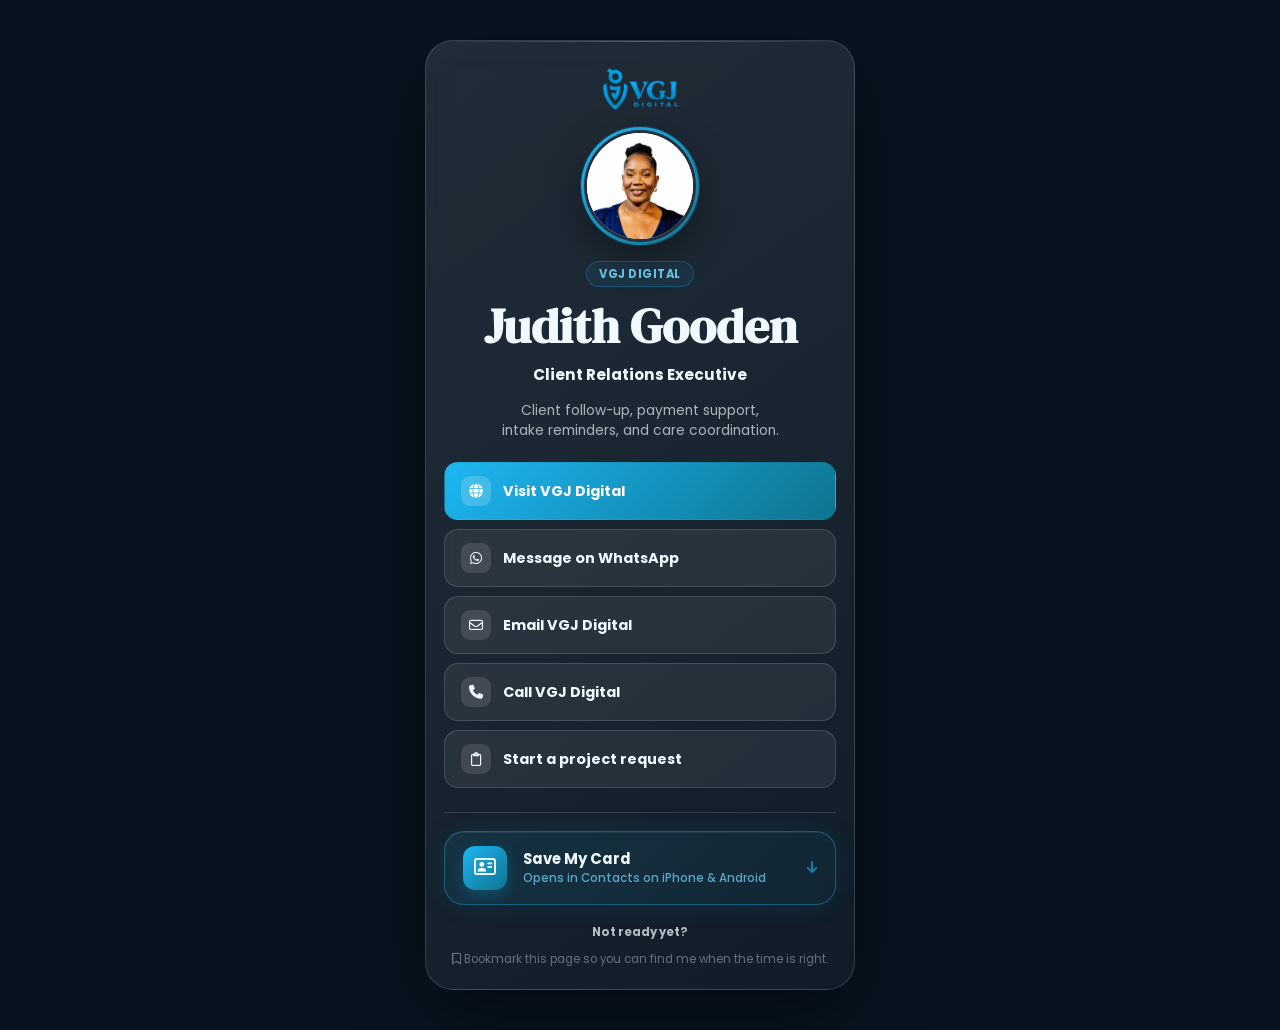
==== judith/index.html @ 42cc82c2 "Initial commit: VGJ Digital Card site Co-Authored-By: Claude Sonnet 4.6 <noreply@anthropic.com>" ====
<!doctype html>
<html lang="en-JM">
<head>
  <meta charset="utf-8">
  <meta name="viewport" content="width=device-width, initial-scale=1">
  <title>Judith Gooden | VGJ Digital Business Card</title>
  <meta name="description" content="Judith Gooden, Client Relations Executive at VGJ Digital.">
  <meta name="robots" content="noindex, follow">
  <link rel="icon" href="../assets/brand/favicon.svg" type="image/svg+xml">
  <meta property="og:title" content="Judith Gooden | VGJ Digital">
  <meta property="og:description" content="Client Relations Executive at VGJ Digital.">
  <meta property="og:type" content="profile">
  <meta property="og:image" content="https://card.vgjdigital.com/assets/team/judith-gooden.png">
  <meta name="theme-color" content="#071420">
  <link rel="preconnect" href="https://fonts.googleapis.com">
  <link rel="preconnect" href="https://fonts.gstatic.com" crossorigin>
  <link href="https://fonts.googleapis.com/css2?family=DM+Serif+Display&family=Poppins:wght@400;500;600;700;800&display=swap" rel="stylesheet" referrerpolicy="no-referrer">
  <link rel="stylesheet" href="https://cdnjs.cloudflare.com/ajax/libs/font-awesome/6.5.2/css/all.min.css" crossorigin="anonymous" referrerpolicy="no-referrer">
  <link rel="stylesheet" href="../assets/css/card.css">
  <script src="../assets/js/card.js" defer></script>
</head>
<body>
  <main class="shell" aria-label="Digital business card for Judith Gooden">
    <section class="card">
      <div class="hero">
        <div class="brand-row">
          <img class="logo" src="../assets/brand/vgj-logo-h.png" alt="VGJ Digital logo">
        </div>

        <div class="portrait-wrap">
          <img class="portrait" src="../assets/team/judith-gooden.png" alt="Judith Gooden">
        </div>

        <div class="eyebrow">VGJ Digital</div>
        <h1>Judith Gooden</h1>
        <p class="title">Client Relations Executive</p>
        <p class="bio">Client follow-up, payment support, intake reminders, and care coordination.</p>
      </div>

      <div class="actions">
        <a class="button primary" href="https://vgjdigital.com/?utm_source=digital-card&amp;utm_medium=referral&amp;utm_campaign=judith-card" aria-label="Visit VGJ Digital">
          <span class="icon"><i class="fa-solid fa-globe"></i></span>
          Visit VGJ Digital
        </a>

        <a class="button" href="https://wa.me/18769009999?text=Hi%20Judith%2C%20I%20got%20your%20VGJ%20Digital%20card%20and%20wanted%20to%20connect." aria-label="Message Judith through VGJ Digital on WhatsApp">
          <span class="icon"><i class="fa-brands fa-whatsapp"></i></span>
          Message on WhatsApp
        </a>

        <a class="button" href="mailto:hello@vgjdigital.com?subject=Following%20up%20with%20Judith%20from%20your%20VGJ%20Digital%20card" aria-label="Email VGJ Digital for Judith">
          <span class="icon"><i class="fa-regular fa-envelope"></i></span>
          Email VGJ Digital
        </a>

        <a class="button" href="tel:+18769009999" aria-label="Call VGJ Digital">
          <span class="icon"><i class="fa-solid fa-phone"></i></span>
          Call VGJ Digital
        </a>

        <a class="button" href="https://vgjdigital.com/start/?utm_source=digital-card&amp;utm_medium=referral&amp;utm_campaign=judith-card" aria-label="Start a VGJ Digital project request">
          <span class="icon"><i class="fa-regular fa-clipboard"></i></span>
          Start a project request
        </a>
      </div>

      <div class="divider"></div>

      <div class="save-wrap">
        <a class="save-card" id="saveCardLink" href="judith-gooden.vcf" download aria-label="Save Judith Gooden to your phone contacts">
          <div class="save-card__icon">
            <i class="fa-regular fa-address-card"></i>
          </div>
          <div class="save-card__body">
            <strong class="save-card__title">Save My Card</strong>
            <span class="save-card__sub">Opens in Contacts on iPhone &amp; Android</span>
          </div>
          <i class="fa-solid fa-arrow-down save-card__arrow"></i>
        </a>
      </div>

      <p class="footer-note">
        <strong>Not ready yet?</strong><br>
        <i class="fa-regular fa-bookmark"></i> Bookmark this page so you can find me when the time is right.
      </p>
    </section>
  </main>

  <div class="dl-modal" id="dlModal" role="dialog" aria-modal="true" aria-labelledby="dlModalTitle" hidden>
    <div class="dl-modal__backdrop" id="dlBackdrop"></div>
    <div class="dl-modal__sheet">
      <button class="dl-modal__close" id="dlClose" aria-label="Close"><i class="fa-solid fa-xmark"></i></button>
      <div class="dl-modal__icon"><i class="fa-regular fa-address-card"></i></div>
      <h2 class="dl-modal__title" id="dlModalTitle">One small step</h2>
      <p class="dl-modal__body">
        Open the downloaded file to save this contact. It is a standard <strong>.vcf file</strong>.
        On mobile, it may have opened automatically already.
      </p>
      <button class="dl-modal__btn" id="dlDone">Got it</button>
    </div>
  </div>
</body>
</html>
---- assets/css/card.css ----
:root {
  --text: #f0f9ff;
  --muted: rgba(240, 249, 255, 0.68);
  --line: rgba(240, 249, 255, 0.15);
  --accent: #1db6f2;
  --accent-2: #67c0e0;
  --radius-lg: 20px;
  --radius-md: 14px;
  font-family: "Poppins", ui-sans-serif, system-ui, -apple-system, sans-serif;
}

*, *::before, *::after { box-sizing: border-box; margin: 0; padding: 0; }

html {
  min-height: 100%;
  background: #071420;
}

body {
  min-height: 100vh;
  min-height: 100svh;
  min-height: 100dvh;
  color: var(--text);
  display: flex;
  justify-content: center;
  overflow-x: hidden;
  overflow-y: auto;
  background: #071420;
}

a { color: inherit; text-decoration: none; }

.shell {
  width: min(100%, 430px);
  min-height: 100vh;
  min-height: 100svh;
  min-height: 100dvh;
  height: auto;
  display: flex;
  flex-direction: column;
}

.card {
  flex: 1 0 auto;
  min-height: 100vh;
  min-height: 100svh;
  min-height: 100dvh;
  display: flex;
  flex-direction: column;
  overflow: visible;
  position: relative;
  background:
    radial-gradient(circle at 28% 16%, rgba(29, 182, 242, 0.18), transparent 48%),
    radial-gradient(circle at 80% 88%, rgba(14, 116, 144, 0.14), transparent 40%),
    #071420;
  border-inline: 1px solid var(--line);
}

.card::before {
  content: "";
  position: absolute;
  top: 0;
  left: 0;
  right: 0;
  height: 1px;
  background: linear-gradient(90deg, transparent, rgba(29, 182, 242, 0.5), transparent);
  pointer-events: none;
  z-index: 1;
}

.hero {
  flex: 1 0 auto;
  min-height: auto;
  overflow: visible;
  display: flex;
  flex-direction: column;
  align-items: center;
  justify-content: center;
  text-align: center;
  padding: clamp(12px, 1.8vh, 28px) 22px clamp(8px, 1vh, 18px);
  padding: calc(clamp(12px, 1.8vh, 28px) + env(safe-area-inset-top, 0px)) 22px clamp(8px, 1vh, 18px);
  gap: clamp(6px, 1.1vh, 14px);
}

.brand-row {
  display: flex;
  justify-content: center;
  align-items: center;
}

.logo {
  width: auto;
  max-width: 172px;
  max-height: clamp(28px, 4vh, 44px);
  object-fit: contain;
}

.portrait-wrap {
  width: clamp(72px, 11vh, 118px);
  height: clamp(72px, 11vh, 118px);
  flex-shrink: 0;
  border-radius: 999px;
  padding: 3px;
  background: linear-gradient(135deg, #1db6f2, #0e7490);
  box-shadow: 0 0 0 1px rgba(29, 182, 242, 0.2), 0 12px 36px rgba(0, 0, 0, 0.35);
}

.portrait {
  width: 100%;
  height: 100%;
  display: block;
  border-radius: inherit;
  object-fit: cover;
  object-position: center top;
  border: 3px solid rgba(7, 20, 32, 0.88);
  background: #fff;
}

.eyebrow {
  display: inline-block;
  max-width: 100%;
  padding: clamp(4px, 0.5vh, 6px) clamp(8px, 1.2vh, 14px);
  border: 1px solid rgba(29, 182, 242, 0.28);
  border-radius: 999px;
  color: var(--accent-2);
  background: rgba(29, 182, 242, 0.08);
  font-size: clamp(0.58rem, 0.95vh, 0.72rem);
  font-weight: 700;
  letter-spacing: 0.04em;
  line-height: 1.25;
  text-transform: uppercase;
  text-wrap: balance;
}

h1 {
  font-family: "DM Serif Display", Georgia, serif;
  max-width: 100%;
  font-size: clamp(1.55rem, 5.5vh, 3.05rem);
  line-height: 0.94;
  letter-spacing: 0;
  text-wrap: balance;
}

.title {
  max-width: 24rem;
  color: var(--text);
  font-size: clamp(0.78rem, 1.35vh, 0.95rem);
  font-weight: 700;
  line-height: 1.3;
  text-wrap: balance;
}

.bio {
  max-width: 24rem;
  color: var(--muted);
  font-size: clamp(0.7rem, 1.15vh, 0.86rem);
  font-weight: 400;
  line-height: 1.48;
  text-wrap: balance;
}

.actions {
  flex-shrink: 0;
  padding: 0 16px clamp(3px, 0.5vh, 6px);
  display: grid;
  gap: clamp(4px, 0.65vh, 9px);
}

.button {
  display: flex;
  align-items: center;
  gap: clamp(8px, 1vh, 12px);
  min-width: 0;
  min-height: clamp(40px, 5vh, 52px);
  padding: clamp(8px, 1vh, 13px) 16px;
  border-radius: var(--radius-md);
  background: rgba(255, 255, 255, 0.07);
  border: 1px solid var(--line);
  font-size: clamp(0.78rem, 1.4vh, 0.9rem);
  font-weight: 700;
  line-height: 1.25;
  white-space: normal;
  transition: transform 160ms ease, background 160ms ease, border-color 160ms ease;
}

.button:active { transform: scale(0.985); }

@media (hover: hover) {
  .button:hover {
    transform: translateY(-1px);
    background: rgba(255, 255, 255, 0.11);
    border-color: rgba(29, 182, 242, 0.35);
  }
}

.button.primary {
  background: linear-gradient(135deg, #1db6f2, #0e7490);
  color: #fff;
  border-color: transparent;
}

@media (hover: hover) {
  .button.primary:hover {
    background: linear-gradient(135deg, #35c4ff, #1a90b0);
    border-color: transparent;
  }
}

.icon {
  width: clamp(26px, 3.2vh, 30px);
  height: clamp(26px, 3.2vh, 30px);
  display: flex;
  align-items: center;
  justify-content: center;
  flex-shrink: 0;
  border-radius: 9px;
  background: rgba(255, 255, 255, 0.12);
  font-size: clamp(0.75rem, 1.1vh, 0.88rem);
  line-height: 1;
}

.icon i { display: block; line-height: 1; }
.primary .icon { background: rgba(255, 255, 255, 0.18); }

.divider {
  flex-shrink: 0;
  height: 1px;
  background: var(--line);
  margin: clamp(8px, 1.1vh, 18px) 16px 0;
}

.save-wrap {
  flex-shrink: 0;
  padding: clamp(8px, 1.1vh, 18px) 16px clamp(6px, 0.8vh, 12px);
}

.save-card {
  display: flex;
  align-items: center;
  gap: clamp(10px, 1.4vh, 16px);
  min-width: 0;
  padding: clamp(9px, 1.2vh, 16px) clamp(12px, 1.6vh, 18px);
  border-radius: var(--radius-lg);
  background: linear-gradient(135deg, rgba(29, 182, 242, 0.11), rgba(14, 116, 144, 0.09));
  border: 1px solid rgba(29, 182, 242, 0.36);
  box-shadow: 0 0 28px rgba(29, 182, 242, 0.09), inset 0 1px 0 rgba(255, 255, 255, 0.07);
  transition: transform 160ms ease, border-color 160ms ease, box-shadow 160ms ease;
}

@media (hover: hover) {
  .save-card:hover {
    transform: translateY(-1px);
    border-color: rgba(29, 182, 242, 0.60);
    box-shadow: 0 0 38px rgba(29, 182, 242, 0.16), inset 0 1px 0 rgba(255, 255, 255, 0.09);
  }
}

.save-card:active { transform: scale(0.985); }

.save-card__icon {
  width: clamp(32px, 4.2vh, 44px);
  height: clamp(32px, 4.2vh, 44px);
  flex-shrink: 0;
  border-radius: 12px;
  background: linear-gradient(135deg, #1db6f2, #0e7490);
  display: flex;
  align-items: center;
  justify-content: center;
  font-size: clamp(0.9rem, 1.3vh, 1.2rem);
  color: #fff;
  box-shadow: 0 6px 16px rgba(14, 116, 144, 0.48);
  line-height: 1;
}

.save-card__icon i { display: block; line-height: 1; }
.save-card__body { flex: 1; min-width: 0; }

.save-card__title {
  display: block;
  font-size: clamp(0.78rem, 1.3vh, 0.93rem);
  font-weight: 700;
  color: var(--text);
  line-height: 1.2;
}

.save-card__sub {
  display: block;
  font-size: clamp(0.62rem, 0.95vh, 0.73rem);
  font-weight: 500;
  color: var(--accent-2);
  margin-top: clamp(2px, 0.3vh, 4px);
  opacity: 0.85;
  line-height: 1.25;
}

.save-card__arrow {
  color: rgba(29, 182, 242, 0.65);
  font-size: clamp(0.7rem, 1vh, 0.85rem);
  flex-shrink: 0;
}

.footer-note {
  flex-shrink: 0;
  padding: clamp(3px, 0.4vh, 8px) 22px clamp(10px, 1.5vh, 20px);
  padding: clamp(3px, 0.4vh, 8px) 22px calc(clamp(10px, 1.5vh, 20px) + env(safe-area-inset-bottom, 0px));
  color: rgba(240, 249, 255, 0.38);
  text-align: center;
  font-size: clamp(0.6rem, 0.95vh, 0.72rem);
  font-weight: 400;
  line-height: 1.35;
}

.footer-note strong {
  display: block;
  color: rgba(240, 249, 255, 0.72);
  font-weight: 700;
  margin-bottom: -4px;
}

.dl-modal {
  position: fixed;
  inset: 0;
  z-index: 200;
  display: flex;
  align-items: flex-end;
  justify-content: center;
  pointer-events: none;
}

.dl-modal[hidden] { display: none; }

.dl-modal__backdrop {
  position: absolute;
  inset: 0;
  background: rgba(0, 0, 0, 0.55);
  backdrop-filter: blur(4px);
  opacity: 0;
  transition: opacity 300ms ease;
  pointer-events: none;
}

.dl-modal.is-open .dl-modal__backdrop {
  opacity: 1;
  pointer-events: auto;
}

.dl-modal__sheet {
  position: relative;
  width: min(100%, 430px);
  background: #0c1e30;
  border: 1px solid var(--line);
  border-bottom: none;
  border-radius: 24px 24px 0 0;
  padding: 28px 24px 36px;
  padding-bottom: calc(36px + env(safe-area-inset-bottom, 0px));
  max-height: calc(100vh - 12px);
  max-height: calc(100dvh - 12px - env(safe-area-inset-top, 0px));
  overflow-y: auto;
  display: flex;
  flex-direction: column;
  align-items: center;
  text-align: center;
  gap: 14px;
  transform: translateY(105%);
  transition: transform 360ms cubic-bezier(0.32, 0.72, 0, 1);
  pointer-events: none;
}

.dl-modal.is-open .dl-modal__sheet {
  transform: translateY(0);
  pointer-events: auto;
}

.dl-modal__close {
  position: absolute;
  top: 14px;
  right: 14px;
  width: 30px;
  height: 30px;
  border-radius: 999px;
  background: rgba(255, 255, 255, 0.10);
  border: none;
  color: var(--text);
  cursor: pointer;
  display: flex;
  align-items: center;
  justify-content: center;
  font-size: 0.8rem;
  font-family: inherit;
}

.dl-modal__icon {
  width: 58px;
  height: 58px;
  border-radius: 18px;
  background: linear-gradient(135deg, #1db6f2, #0e7490);
  display: flex;
  align-items: center;
  justify-content: center;
  font-size: 1.5rem;
  color: #fff;
  box-shadow: 0 8px 22px rgba(14, 116, 144, 0.45);
  line-height: 1;
}

.dl-modal__icon i { display: block; line-height: 1; }

.dl-modal__title {
  margin: 0;
  font-size: 1.05rem;
  font-weight: 700;
  color: var(--text);
  font-family: "Poppins", sans-serif;
}

.dl-modal__body {
  margin: 0;
  font-size: 0.875rem;
  color: var(--muted);
  line-height: 1.65;
  max-width: 300px;
}

.dl-modal__body strong { color: var(--accent-2); font-weight: 600; }

.dl-modal__btn {
  margin-top: 6px;
  width: 100%;
  padding: 13px;
  border-radius: var(--radius-md);
  background: linear-gradient(135deg, #1db6f2, #0e7490);
  border: none;
  color: #fff;
  font-size: 0.9rem;
  font-weight: 700;
  cursor: pointer;
  font-family: "Poppins", sans-serif;
  transition: opacity 160ms ease;
}

.dl-modal__btn:hover { opacity: 0.88; }

.directory {
  width: min(100%, 720px);
  min-height: 100vh;
  min-height: 100svh;
  display: grid;
  align-content: center;
  gap: 24px;
  padding: 32px 18px;
}

.directory__brand {
  width: min(190px, 60vw);
  margin-inline: auto;
}

.directory__header {
  text-align: center;
  display: grid;
  gap: 10px;
}

.directory__header h1 {
  font-size: clamp(2rem, 7vw, 3.6rem);
}

.directory__header p {
  color: var(--muted);
  line-height: 1.6;
}

.directory__grid {
  display: grid;
  gap: 12px;
}

.directory-link {
  display: grid;
  grid-template-columns: 56px 1fr auto;
  gap: 14px;
  align-items: center;
  padding: 12px 14px;
  border-radius: 16px;
  border: 1px solid var(--line);
  background: rgba(255, 255, 255, 0.07);
}

.directory-link img {
  width: 56px;
  height: 56px;
  border-radius: 999px;
  object-fit: cover;
  object-position: center top;
  background: #fff;
}

.directory-link strong {
  display: block;
  line-height: 1.2;
}

.directory-link span {
  display: block;
  color: var(--accent-2);
  font-size: 0.82rem;
  line-height: 1.35;
  margin-top: 3px;
}

@media (max-width: 599px) and (max-height: 620px), (max-width: 320px) and (max-height: 700px) {
  .hero {
    justify-content: flex-start;
    padding: 8px 18px 6px;
    padding: calc(8px + env(safe-area-inset-top, 0px)) 18px 6px;
    gap: 5px;
  }

  .logo { max-height: 24px; }

  .portrait-wrap {
    width: 62px;
    height: 62px;
    padding: 2px;
  }

  .portrait { border-width: 2px; }
  .eyebrow { padding: 3px 8px; font-size: 0.56rem; line-height: 1.2; }
  h1 { font-size: 1.45rem; line-height: 0.98; }
  .title { font-size: 0.7rem; line-height: 1.2; }
  .bio { font-size: 0.66rem; line-height: 1.28; }

  .actions {
    padding: 0 14px 4px;
    gap: 4px;
  }

  .button {
    min-height: 36px;
    padding: 6px 12px;
    border-radius: 12px;
    font-size: 0.76rem;
  }

  .icon {
    width: 24px;
    height: 24px;
    border-radius: 8px;
    font-size: 0.72rem;
  }

  .divider { margin: 6px 14px 0; }
  .save-wrap { padding: 6px 14px 5px; }

  .save-card {
    gap: 9px;
    padding: 8px 11px;
    border-radius: 14px;
  }

  .save-card__icon {
    width: 30px;
    height: 30px;
    border-radius: 9px;
    font-size: 0.82rem;
  }

  .save-card__title { font-size: 0.76rem; }
  .save-card__sub { font-size: 0.58rem; line-height: 1.2; }

  .footer-note {
    padding: 2px 18px 8px;
    padding-bottom: calc(8px + env(safe-area-inset-bottom, 0px));
    font-size: 0.58rem;
    line-height: 1.25;
  }

  .footer-note strong { margin-bottom: -2px; }
}

@media (min-width: 600px) {
  html {
    height: auto;
    overflow: auto;
    background:
      radial-gradient(circle at top left, rgba(29, 182, 242, 0.20), transparent 34rem),
      radial-gradient(circle at bottom right, rgba(14, 116, 144, 0.14), transparent 28rem),
      #071420;
  }

  body {
    height: auto;
    min-height: 100vh;
    min-height: 100dvh;
    overflow: auto;
    padding: 40px 22px;
    align-items: center;
  }

  .shell {
    min-height: 0;
    height: auto;
  }

  .card {
    flex: none;
    min-height: 0;
    overflow: hidden;
    border-radius: 28px;
    border: 1px solid var(--line);
    box-shadow: 0 24px 80px rgba(0, 0, 0, 0.45);
    backdrop-filter: blur(18px);
    background:
      linear-gradient(145deg, rgba(255, 255, 255, 0.11), rgba(255, 255, 255, 0.04)),
      rgba(7, 20, 32, 0.82);
  }

  .hero {
    flex: none;
    padding: 26px 22px 20px;
    gap: 16px;
    justify-content: flex-start;
    overflow: visible;
  }

  .logo { max-height: 44px; }
  .portrait-wrap { width: 118px; height: 118px; }
  .eyebrow { padding: 5px 12px; font-size: 0.72rem; }
  h1 { font-size: clamp(2.05rem, 4vw, 3.05rem); }
  .title { font-size: 0.95rem; }
  .bio { font-size: 0.86rem; }

  .actions { padding: 0 18px 6px; gap: 9px; }
  .button { min-height: 52px; font-size: 0.9rem; padding: 13px 16px; gap: 12px; }
  .icon { width: 30px; height: 30px; font-size: 0.88rem; }

  .divider { margin: 18px 18px 0; }
  .save-wrap { padding: 18px 18px 14px; }
  .save-card { padding: 14px 18px; gap: 16px; }
  .save-card__icon { width: 44px; height: 44px; font-size: 1.2rem; }
  .save-card__title { font-size: 0.93rem; }
  .save-card__sub { font-size: 0.73rem; margin-top: 3px; }
  .save-card__arrow { font-size: 0.85rem; }

  .footer-note { padding: 6px 22px 22px; font-size: 0.72rem; }
}
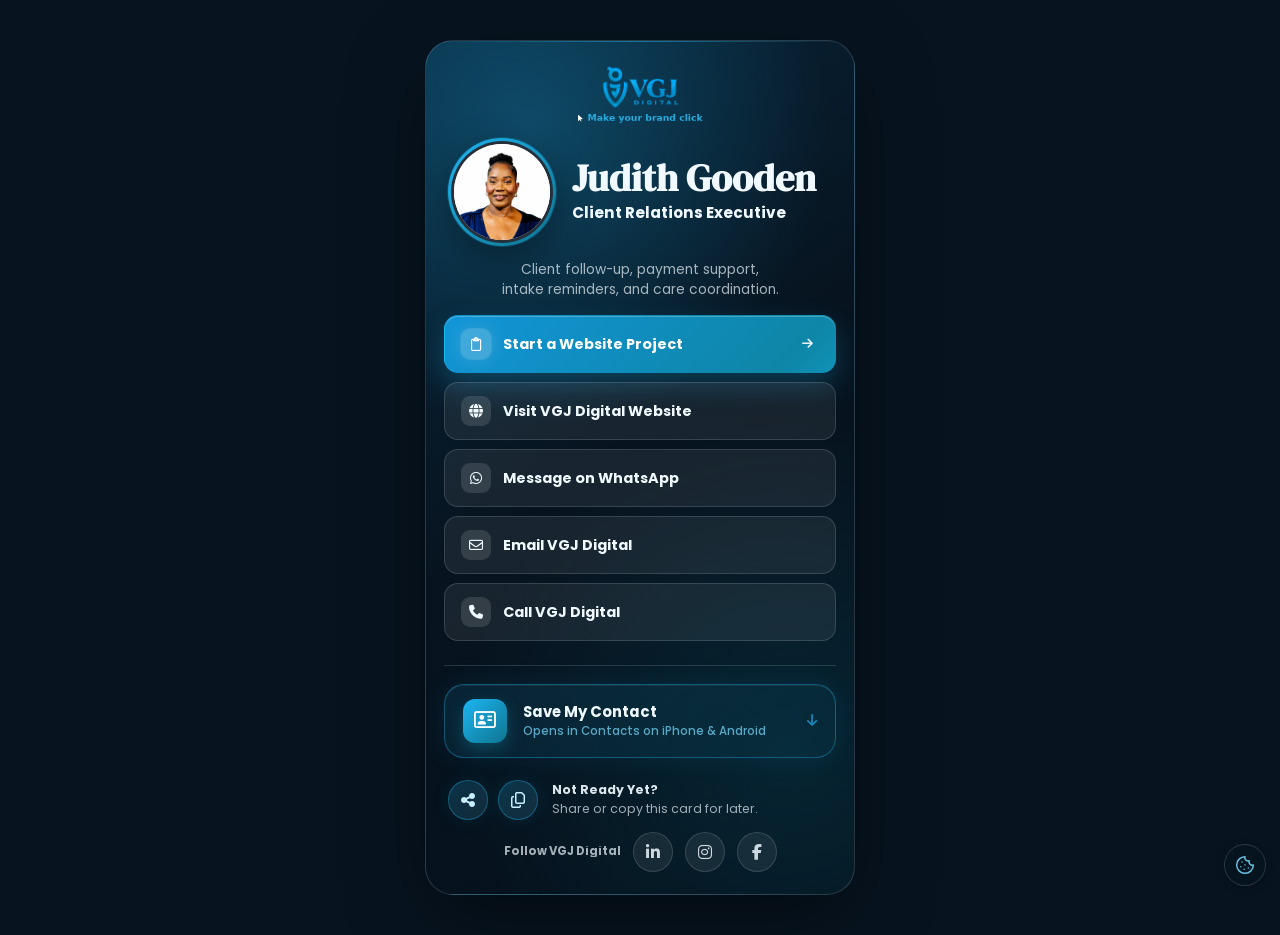
==== commit ea55b493: "Add analytics, 404 page, deploy script, and update all card pages - Add assets/js/analytics.js for s" ====
--- a/judith/index.html
+++ b/judith/index.html
@@ -5,7 +5,7 @@
   <meta name="viewport" content="width=device-width, initial-scale=1">
   <title>Judith Gooden | VGJ Digital Business Card</title>
   <meta name="description" content="Judith Gooden, Client Relations Executive at VGJ Digital.">
-  <meta name="robots" content="noindex, follow">
+  <meta name="robots" content="noindex, nofollow, noarchive">
   <link rel="icon" href="../assets/brand/favicon.svg" type="image/svg+xml">
   <meta property="og:title" content="Judith Gooden | VGJ Digital">
   <meta property="og:description" content="Client Relations Executive at VGJ Digital.">
@@ -16,86 +16,119 @@
   <link rel="preconnect" href="https://fonts.gstatic.com" crossorigin>
   <link href="https://fonts.googleapis.com/css2?family=DM+Serif+Display&family=Poppins:wght@400;500;600;700;800&display=swap" rel="stylesheet" referrerpolicy="no-referrer">
   <link rel="stylesheet" href="https://cdnjs.cloudflare.com/ajax/libs/font-awesome/6.5.2/css/all.min.css" crossorigin="anonymous" referrerpolicy="no-referrer">
-  <link rel="stylesheet" href="../assets/css/card.css">
-  <script src="../assets/js/card.js" defer></script>
+  <link rel="stylesheet" href="../assets/css/card.css?v=20260602-mobilebalance">
+  <script src="../assets/js/analytics.js?v=20260602-mobilebalance"></script>
+  <script src="../assets/js/card.js?v=20260602-mobilebalance" defer></script>
 </head>
-<body>
+<body data-card-person="judith">
   <main class="shell" aria-label="Digital business card for Judith Gooden">
     <section class="card">
       <div class="hero">
         <div class="brand-row">
           <img class="logo" src="../assets/brand/vgj-logo-h.png" alt="VGJ Digital logo">
+          <div class="eyebrow"><span class="click-mark" aria-hidden="true"><i class="fa-solid fa-arrow-pointer"></i></span><span>Make your brand click</span></div>
         </div>
 
-        <div class="portrait-wrap">
-          <img class="portrait" src="../assets/team/judith-gooden.png" alt="Judith Gooden">
+        <div class="profile-block">
+          <div class="portrait-wrap">
+            <img class="portrait" src="../assets/team/judith-gooden.png" alt="Judith Gooden">
+          </div>
+
+          <div class="profile-copy">
+            <h1>Judith Gooden</h1>
+            <p class="title">Client Relations Executive</p>
+          </div>
         </div>
-
-        <div class="eyebrow">VGJ Digital</div>
-        <h1>Judith Gooden</h1>
-        <p class="title">Client Relations Executive</p>
         <p class="bio">Client follow-up, payment support, intake reminders, and care coordination.</p>
       </div>
 
       <div class="actions">
-        <a class="button primary" href="https://vgjdigital.com/?utm_source=digital-card&amp;utm_medium=referral&amp;utm_campaign=judith-card" aria-label="Visit VGJ Digital">
-          <span class="icon"><i class="fa-solid fa-globe"></i></span>
-          Visit VGJ Digital
+        <a class="button primary" href="https://vgjdigital.com/start/?utm_source=digital-card&amp;utm_medium=referral&amp;utm_campaign=vgj_internal_cards&amp;utm_content=judith" aria-label="Start a Website Project with VGJ Digital" data-event="tap_start_project" data-link-type="start_project">
+          <span class="icon"><i class="fa-regular fa-clipboard" aria-hidden="true"></i></span>
+          <span class="button__text">Start a Website Project</span>
+          <i class="fa-solid fa-arrow-right button__cue" aria-hidden="true"></i>
         </a>
 
-        <a class="button" href="https://wa.me/18769009999?text=Hi%20Judith%2C%20I%20got%20your%20VGJ%20Digital%20card%20and%20wanted%20to%20connect." aria-label="Message Judith through VGJ Digital on WhatsApp">
-          <span class="icon"><i class="fa-brands fa-whatsapp"></i></span>
+        <a class="button" href="https://vgjdigital.com/?utm_source=digital-card&amp;utm_medium=referral&amp;utm_campaign=vgj_internal_cards&amp;utm_content=judith" aria-label="Visit VGJ Digital Website" data-event="tap_website" data-link-type="website">
+          <span class="icon"><i class="fa-solid fa-globe" aria-hidden="true"></i></span>
+          Visit VGJ Digital Website
+        </a>
+
+        <a class="button" href="https://wa.me/18765735858?text=Hi%20Judith%2C%20I%20got%20your%20VGJ%20Digital%20card%20and%20wanted%20to%20connect." aria-label="Message on WhatsApp with Judith" data-event="tap_whatsapp" data-link-type="whatsapp">
+          <span class="icon"><i class="fa-brands fa-whatsapp" aria-hidden="true"></i></span>
           Message on WhatsApp
         </a>
 
-        <a class="button" href="mailto:hello@vgjdigital.com?subject=Following%20up%20with%20Judith%20from%20your%20VGJ%20Digital%20card" aria-label="Email VGJ Digital for Judith">
-          <span class="icon"><i class="fa-regular fa-envelope"></i></span>
+        <a class="button" href="mailto:hello@vgjdigital.com?subject=Following%20up%20with%20Judith%20from%20your%20VGJ%20Digital%20card" aria-label="Email VGJ Digital for Judith" data-event="tap_email" data-link-type="email">
+          <span class="icon"><i class="fa-regular fa-envelope" aria-hidden="true"></i></span>
           Email VGJ Digital
         </a>
 
-        <a class="button" href="tel:+18769009999" aria-label="Call VGJ Digital">
-          <span class="icon"><i class="fa-solid fa-phone"></i></span>
+        <a class="button" href="tel:+18765735858" aria-label="Call VGJ Digital" data-event="tap_call" data-link-type="call">
+          <span class="icon"><i class="fa-solid fa-phone" aria-hidden="true"></i></span>
           Call VGJ Digital
         </a>
 
-        <a class="button" href="https://vgjdigital.com/start/?utm_source=digital-card&amp;utm_medium=referral&amp;utm_campaign=judith-card" aria-label="Start a VGJ Digital project request">
-          <span class="icon"><i class="fa-regular fa-clipboard"></i></span>
-          Start a project request
-        </a>
       </div>
 
       <div class="divider"></div>
 
       <div class="save-wrap">
-        <a class="save-card" id="saveCardLink" href="judith-gooden.vcf" download aria-label="Save Judith Gooden to your phone contacts">
+        <a class="save-card" id="saveCardLink" href="judith-gooden.vcf" download data-event="tap_save_contact" data-link-type="save_contact">
           <div class="save-card__icon">
-            <i class="fa-regular fa-address-card"></i>
+            <i class="fa-regular fa-address-card" aria-hidden="true"></i>
           </div>
           <div class="save-card__body">
-            <strong class="save-card__title">Save My Card</strong>
+            <strong class="save-card__title">Save My Contact</strong>
             <span class="save-card__sub">Opens in Contacts on iPhone &amp; Android</span>
           </div>
-          <i class="fa-solid fa-arrow-down save-card__arrow"></i>
+          <i class="fa-solid fa-arrow-down save-card__arrow" aria-hidden="true"></i>
         </a>
       </div>
 
-      <p class="footer-note">
-        <strong>Not ready yet?</strong><br>
-        <i class="fa-regular fa-bookmark"></i> Bookmark this page so you can find me when the time is right.
-      </p>
+      <div class="footer-tools" aria-label="Save this card for later">
+        <div class="quick-actions">
+          <button class="social-link utility-link" type="button" data-card-action="share" aria-label="Share this card" title="Share this card" data-event="tap_share_card" data-link-type="share_card">
+            <i class="fa-solid fa-share-nodes" aria-hidden="true"></i>
+          </button>
+          <button class="social-link utility-link" type="button" data-card-action="copy" aria-label="Copy card link" title="Copy card link" data-event="tap_copy_link" data-link-type="copy_link">
+            <i class="fa-regular fa-copy" aria-hidden="true"></i>
+          </button>
+        </div>
+        <p class="footer-note">
+          <strong>Not Ready Yet?</strong>
+          <span>Share or copy this card for later.</span>
+        </p>
+      </div>
+
+      <nav class="social-row" aria-label="VGJ Digital company social pages">
+        <span class="social-row__label">Follow VGJ Digital</span>
+        <a class="social-link" href="https://www.linkedin.com/in/judith-g-gooden-6b826824/" aria-label="Connect with Judith on LinkedIn" data-event="tap_linkedin" data-link-type="linkedin">
+          <i class="fa-brands fa-linkedin-in" aria-hidden="true"></i>
+        </a>
+        <a class="social-link" href="https://www.instagram.com/vgjdigital/" aria-label="Follow VGJ Digital on Instagram" data-event="tap_instagram" data-link-type="instagram">
+          <i class="fa-brands fa-instagram" aria-hidden="true"></i>
+        </a>
+        <a class="social-link" href="https://www.facebook.com/vgjdigital/" aria-label="Follow VGJ Digital on Facebook" data-event="tap_facebook" data-link-type="facebook">
+          <i class="fa-brands fa-facebook-f" aria-hidden="true"></i>
+        </a>
+      </nav>
     </section>
   </main>
 
-  <div class="dl-modal" id="dlModal" role="dialog" aria-modal="true" aria-labelledby="dlModalTitle" hidden>
+  <div class="dl-modal" id="dlModal" role="dialog" aria-modal="true" aria-labelledby="dlModalTitle" aria-describedby="dlModalBody" hidden>
     <div class="dl-modal__backdrop" id="dlBackdrop"></div>
     <div class="dl-modal__sheet">
-      <button class="dl-modal__close" id="dlClose" aria-label="Close"><i class="fa-solid fa-xmark"></i></button>
-      <div class="dl-modal__icon"><i class="fa-regular fa-address-card"></i></div>
+      <button class="dl-modal__close" id="dlClose" aria-label="Close"><i class="fa-solid fa-xmark" aria-hidden="true"></i></button>
+      <div class="dl-modal__icon"><i class="fa-regular fa-address-card" aria-hidden="true"></i></div>
       <h2 class="dl-modal__title" id="dlModalTitle">One small step</h2>
-      <p class="dl-modal__body">
+      <p class="dl-modal__body" id="dlModalBody">
         Open the downloaded file to save this contact. It is a standard <strong>.vcf file</strong>.
-        On mobile, it may have opened automatically already.
       </p>
+      <ul class="dl-modal__steps">
+        <li><strong>iOS:</strong> It may have opened in Contacts already.</li>
+        <li><strong>Android:</strong> Open the file, choose Contacts if prompted, then press Import.</li>
+      </ul>
       <button class="dl-modal__btn" id="dlDone">Got it</button>
     </div>
   </div>
--- a/assets/css/card.css
+++ b/assets/css/card.css
@@ -14,6 +14,8 @@
 html {
   min-height: 100%;
   background: #071420;
+  -webkit-text-size-adjust: 100%;
+  text-size-adjust: 100%;
 }
 
 body {
@@ -30,8 +32,16 @@
 
 a { color: inherit; text-decoration: none; }
 
+:where(a, button, input):focus-visible {
+  outline: 3px solid var(--accent-2);
+  outline-offset: 3px;
+  box-shadow: 0 0 0 5px rgba(29, 182, 242, 0.24);
+}
+
 .shell {
-  width: min(100%, 430px);
+  width: min(430px, 100vw);
+  max-width: 100%;
+  min-width: 0;
   min-height: 100vh;
   min-height: 100svh;
   min-height: 100dvh;
@@ -41,6 +51,8 @@
 }
 
 .card {
+  width: 100%;
+  min-width: 0;
   flex: 1 0 auto;
   min-height: 100vh;
   min-height: 100svh;
@@ -50,9 +62,9 @@
   overflow: visible;
   position: relative;
   background:
-    radial-gradient(circle at 28% 16%, rgba(29, 182, 242, 0.18), transparent 48%),
-    radial-gradient(circle at 80% 88%, rgba(14, 116, 144, 0.14), transparent 40%),
-    #071420;
+    radial-gradient(circle at 24% 14%, rgba(29, 182, 242, 0.20), transparent 46%),
+    radial-gradient(circle at 84% 88%, rgba(14, 116, 144, 0.16), transparent 42%),
+    linear-gradient(160deg, #08283c 0%, #071420 48%, #04101a 100%);
   border-inline: 1px solid var(--line);
 }
 
@@ -69,13 +81,13 @@
 }
 
 .hero {
-  flex: 1 0 auto;
+  flex: none;
   min-height: auto;
   overflow: visible;
   display: flex;
   flex-direction: column;
   align-items: center;
-  justify-content: center;
+  justify-content: flex-start;
   text-align: center;
   padding: clamp(12px, 1.8vh, 28px) 22px clamp(8px, 1vh, 18px);
   padding: calc(clamp(12px, 1.8vh, 28px) + env(safe-area-inset-top, 0px)) 22px clamp(8px, 1vh, 18px);
@@ -84,8 +96,10 @@
 
 .brand-row {
   display: flex;
+  flex-direction: column;
   justify-content: center;
   align-items: center;
+  gap: clamp(2px, 0.45vh, 5px);
 }
 
 .logo {
@@ -93,6 +107,25 @@
   max-width: 172px;
   max-height: clamp(28px, 4vh, 44px);
   object-fit: contain;
+}
+
+.profile-block {
+  width: 100%;
+  min-width: 0;
+  display: flex;
+  flex-direction: row;
+  align-items: center;
+  justify-content: center;
+  gap: clamp(10px, 1.4vh, 16px);
+}
+
+.profile-copy {
+  flex: 1;
+  min-width: 0;
+  display: grid;
+  justify-items: start;
+  gap: clamp(3px, 0.6vh, 7px);
+  text-align: left;
 }
 
 .portrait-wrap {
@@ -117,7 +150,10 @@
 }
 
 .eyebrow {
-  display: inline-block;
+  display: inline-flex;
+  align-items: center;
+  justify-content: center;
+  gap: 6px;
   max-width: 100%;
   padding: clamp(4px, 0.5vh, 6px) clamp(8px, 1.2vh, 14px);
   border: 1px solid rgba(29, 182, 242, 0.28);
@@ -126,27 +162,104 @@
   background: rgba(29, 182, 242, 0.08);
   font-size: clamp(0.58rem, 0.95vh, 0.72rem);
   font-weight: 700;
-  letter-spacing: 0.04em;
+  letter-spacing: 0;
   line-height: 1.25;
-  text-transform: uppercase;
+  text-transform: none;
   text-wrap: balance;
+}
+
+.eyebrow i {
+  color: var(--accent);
+  font-size: 0.9em;
+  line-height: 1;
+}
+
+.brand-row .eyebrow {
+  gap: 3px;
+  padding: 0;
+  border: 0;
+  border-radius: 0;
+  background: linear-gradient(180deg, #2cb9ee 0%, #1ba5d8 43%, #38b8e6 53%, #1498cc 66%, #108fc4 100%);
+  background-clip: text;
+  -webkit-background-clip: text;
+  color: transparent;
+  -webkit-text-fill-color: transparent;
+  font-size: clamp(0.58rem, 0.92vh, 0.72rem);
+  font-weight: 600;
+  line-height: 1.18;
+  text-shadow: none;
+}
+
+.click-mark {
+  position: relative;
+  width: 0.78em;
+  height: 1em;
+  display: inline-grid;
+  place-items: center;
+  flex: 0 0 auto;
+  transform-origin: 65% 72%;
+  will-change: transform;
+  backface-visibility: hidden;
+}
+
+.click-mark i {
+  position: relative;
+  z-index: 1;
+  color: #fff;
+  -webkit-text-fill-color: #fff;
+  font-size: 0.8em;
+}
+
+.click-mark::before,
+.click-mark::after {
+  content: none;
+}
+
+@media (prefers-reduced-motion: no-preference) {
+  .brand-row .click-mark,
+  .directory__tagline .click-mark {
+    animation: cursorClickLoop 3s cubic-bezier(0.35, 0, 0.18, 1) infinite;
+  }
+}
+
+@keyframes cursorClickLoop {
+  0%, 46%, 100% {
+    transform: translate3d(1.5px, 1.8px, 0) scale(1);
+  }
+
+  64%, 72% {
+    transform: translate3d(0, -1.4px, 0) scale(1);
+  }
+
+  78% {
+    transform: translate3d(0, -1.4px, 0) scale(0.92);
+  }
+
+  86% {
+    transform: translate3d(0, -1.4px, 0) scale(1);
+  }
 }
 
 h1 {
   font-family: "DM Serif Display", Georgia, serif;
+  width: auto;
   max-width: 100%;
-  font-size: clamp(1.55rem, 5.5vh, 3.05rem);
+  font-size: clamp(1.55rem, 3.9vh, 2.45rem);
   line-height: 0.94;
+  text-align: left;
   letter-spacing: 0;
   text-wrap: balance;
+  overflow-wrap: break-word;
 }
 
 .title {
+  width: 100%;
   max-width: 24rem;
   color: var(--text);
   font-size: clamp(0.78rem, 1.35vh, 0.95rem);
   font-weight: 700;
   line-height: 1.3;
+  text-align: left;
   text-wrap: balance;
 }
 
@@ -167,6 +280,7 @@
 }
 
 .button {
+  position: relative;
   display: flex;
   align-items: center;
   gap: clamp(8px, 1vh, 12px);
@@ -180,7 +294,8 @@
   font-weight: 700;
   line-height: 1.25;
   white-space: normal;
-  transition: transform 160ms ease, background 160ms ease, border-color 160ms ease;
+  overflow: hidden;
+  transition: transform 160ms ease, background 160ms ease, border-color 160ms ease, box-shadow 160ms ease;
 }
 
 .button:active { transform: scale(0.985); }
@@ -194,16 +309,30 @@
 }
 
 .button.primary {
-  background: linear-gradient(135deg, #1db6f2, #0e7490);
+  background: linear-gradient(135deg, #1295d8 0%, #0e86a7 54%, #16c7ff 100%);
+  background-size: 160% 160%;
   color: #fff;
   border-color: transparent;
+  box-shadow: 0 12px 28px rgba(29, 182, 242, 0.24), inset 0 1px 0 rgba(255, 255, 255, 0.24);
 }
 
 @media (hover: hover) {
   .button.primary:hover {
-    background: linear-gradient(135deg, #35c4ff, #1a90b0);
+    background: linear-gradient(135deg, #1aa7e8 0%, #1596bf 54%, #35c4ff 100%);
     border-color: transparent;
-  }
+    box-shadow: 0 14px 34px rgba(29, 182, 242, 0.32), inset 0 1px 0 rgba(255, 255, 255, 0.28);
+  }
+}
+
+@media (prefers-reduced-motion: no-preference) {
+  .button.primary {
+    animation: primaryCtaShift 8s ease-in-out infinite;
+  }
+}
+
+@keyframes primaryCtaShift {
+  0%, 100% { background-position: 0% 50%; }
+  50% { background-position: 100% 50%; }
 }
 
 .icon {
@@ -220,7 +349,34 @@
 }
 
 .icon i { display: block; line-height: 1; }
-.primary .icon { background: rgba(255, 255, 255, 0.18); }
+.primary .icon {
+  background: rgba(255, 255, 255, 0.20);
+  box-shadow: 0 0 0 1px rgba(255, 255, 255, 0.10), 0 0 18px rgba(255, 255, 255, 0.16);
+}
+
+.button__text {
+  min-width: 0;
+}
+
+.button__cue {
+  margin-left: auto;
+  margin-right: 6px;
+  flex-shrink: 0;
+  font-size: 0.86em;
+  line-height: 1;
+  opacity: 0.9;
+}
+
+@media (prefers-reduced-motion: no-preference) {
+  .primary .button__cue {
+    animation: cueNudge 1.7s ease-in-out infinite;
+  }
+}
+
+@keyframes cueNudge {
+  0%, 100% { transform: translateX(0); }
+  50% { transform: translateX(3px); }
+}
 
 .divider {
   flex-shrink: 0;
@@ -299,22 +455,145 @@
   flex-shrink: 0;
 }
 
+.footer-tools {
+  width: 100%;
+  flex-shrink: 0;
+  display: grid;
+  grid-template-columns: auto minmax(0, 1fr);
+  align-items: center;
+  gap: clamp(10px, 1.4vh, 14px);
+  padding: clamp(6px, 0.8vh, 10px) 18px clamp(4px, 0.7vh, 8px);
+}
+
+.social-row {
+  flex-shrink: 0;
+  display: flex;
+  align-items: center;
+  justify-content: center;
+  gap: clamp(10px, 1.4vh, 14px);
+  padding: clamp(4px, 0.65vh, 8px) 18px calc(clamp(14px, 1.5vh, 22px) + env(safe-area-inset-bottom, 0px));
+}
+
+.quick-actions {
+  display: flex;
+  align-items: center;
+  gap: clamp(8px, 1.1vh, 12px);
+  flex-shrink: 0;
+}
+
+.social-row__label {
+  min-width: 0;
+  flex: 0 1 auto;
+  overflow: hidden;
+  text-overflow: ellipsis;
+  color: rgba(240, 249, 255, 0.68);
+  font-size: clamp(0.64rem, 1vh, 0.78rem);
+  font-weight: 700;
+  line-height: 1;
+  white-space: nowrap;
+}
+
+.social-link {
+  width: clamp(34px, 4.2vh, 40px);
+  height: clamp(34px, 4.2vh, 40px);
+  display: inline-flex;
+  align-items: center;
+  justify-content: center;
+  flex: 0 0 auto;
+  padding: 0;
+  border: 1px solid rgba(240, 249, 255, 0.14);
+  border-radius: 999px;
+  background: rgba(255, 255, 255, 0.07);
+  color: rgba(240, 249, 255, 0.84);
+  font-size: clamp(0.86rem, 1.28vh, 1rem);
+  font-family: inherit;
+  line-height: 1;
+  cursor: pointer;
+  appearance: none;
+  -webkit-appearance: none;
+  transition: transform 160ms ease, background 160ms ease, border-color 160ms ease, color 160ms ease;
+}
+
+.social-link i {
+  display: block;
+  line-height: 1;
+}
+
+.social-link:active {
+  transform: scale(0.96);
+}
+
+.utility-link {
+  border-color: rgba(29, 182, 242, 0.36);
+  background: linear-gradient(135deg, rgba(29, 182, 242, 0.20), rgba(103, 192, 224, 0.14));
+  color: #c9f0ff;
+  box-shadow: 0 0 18px rgba(29, 182, 242, 0.10);
+}
+
+@media (hover: hover) {
+  .social-link:hover {
+    transform: translateY(-1px);
+    background: rgba(29, 182, 242, 0.12);
+    border-color: rgba(29, 182, 242, 0.36);
+    color: var(--text);
+  }
+
+  .utility-link:hover {
+    background: linear-gradient(135deg, rgba(29, 182, 242, 0.28), rgba(103, 192, 224, 0.22));
+    border-color: rgba(103, 192, 224, 0.54);
+    color: #fff;
+  }
+}
+
 .footer-note {
-  flex-shrink: 0;
-  padding: clamp(3px, 0.4vh, 8px) 22px clamp(10px, 1.5vh, 20px);
-  padding: clamp(3px, 0.4vh, 8px) 22px calc(clamp(10px, 1.5vh, 20px) + env(safe-area-inset-bottom, 0px));
-  color: rgba(240, 249, 255, 0.38);
-  text-align: center;
-  font-size: clamp(0.6rem, 0.95vh, 0.72rem);
+  flex: 0 1 auto;
+  min-width: 0;
+  margin: 0;
+  padding: 0;
+  color: rgba(240, 249, 255, 0.66);
+  text-align: left;
+  font-size: clamp(0.66rem, 1.02vh, 0.78rem);
   font-weight: 400;
   line-height: 1.35;
+  overflow-wrap: break-word;
 }
 
 .footer-note strong {
   display: block;
-  color: rgba(240, 249, 255, 0.72);
+  color: rgba(240, 249, 255, 0.92);
   font-weight: 700;
-  margin-bottom: -4px;
+  margin-bottom: 2px;
+}
+
+.footer-note span {
+  display: block;
+}
+
+.card-feedback {
+  position: fixed;
+  left: 50%;
+  bottom: calc(70px + env(safe-area-inset-bottom, 0px));
+  z-index: 10001;
+  max-width: calc(100vw - 32px);
+  padding: 9px 13px;
+  border: 1px solid rgba(240, 249, 255, 0.12);
+  border-radius: 999px;
+  background: rgba(7, 20, 32, 0.92);
+  color: var(--text);
+  box-shadow: 0 8px 26px rgba(0, 0, 0, 0.35);
+  font-size: 0.78rem;
+  font-weight: 700;
+  line-height: 1.2;
+  text-align: center;
+  opacity: 0;
+  pointer-events: none;
+  transform: translate(-50%, 8px);
+  transition: opacity 180ms ease, transform 180ms ease;
+}
+
+.card-feedback.is-visible {
+  opacity: 1;
+  transform: translate(-50%, 0);
 }
 
 .dl-modal {
@@ -422,6 +701,32 @@
 }
 
 .dl-modal__body strong { color: var(--accent-2); font-weight: 600; }
+
+.dl-modal__steps {
+  width: 100%;
+  max-width: 300px;
+  display: grid;
+  gap: 8px;
+  margin: 0;
+  padding: 0;
+  list-style: none;
+  color: var(--muted);
+  font-size: 0.82rem;
+  line-height: 1.45;
+  text-align: left;
+}
+
+.dl-modal__steps li {
+  padding: 10px 12px;
+  border: 1px solid rgba(240, 249, 255, 0.10);
+  border-radius: 12px;
+  background: rgba(255, 255, 255, 0.05);
+}
+
+.dl-modal__steps strong {
+  color: var(--accent-2);
+  font-weight: 700;
+}
 
 .dl-modal__btn {
   margin-top: 6px;
@@ -440,72 +745,541 @@
 
 .dl-modal__btn:hover { opacity: 0.88; }
 
+@media (max-width: 599px), (hover: none), (pointer: coarse) {
+  .button,
+  .save-card,
+  .social-link,
+  .dl-modal__btn {
+    transition: none;
+  }
+
+  .button:hover {
+    transform: none;
+    background: rgba(255, 255, 255, 0.07);
+    border-color: var(--line);
+  }
+
+  .button.primary:hover {
+    background: linear-gradient(135deg, #1295d8 0%, #0e86a7 54%, #16c7ff 100%);
+    border-color: transparent;
+    box-shadow: 0 12px 28px rgba(29, 182, 242, 0.24), inset 0 1px 0 rgba(255, 255, 255, 0.24);
+  }
+
+  .save-card:hover {
+    transform: none;
+    border-color: rgba(29, 182, 242, 0.36);
+    box-shadow: 0 0 28px rgba(29, 182, 242, 0.09), inset 0 1px 0 rgba(255, 255, 255, 0.07);
+  }
+
+  .social-link:hover {
+    transform: none;
+    background: rgba(255, 255, 255, 0.07);
+    border-color: rgba(240, 249, 255, 0.14);
+    color: rgba(240, 249, 255, 0.84);
+  }
+
+  .utility-link:hover {
+    background: linear-gradient(135deg, rgba(29, 182, 242, 0.20), rgba(103, 192, 224, 0.14));
+    border-color: rgba(29, 182, 242, 0.36);
+    color: #c9f0ff;
+  }
+
+  .dl-modal__btn:hover {
+    opacity: 1;
+  }
+}
+
+.directory-page {
+  align-items: center;
+  padding: 0;
+}
+
 .directory {
-  width: min(100%, 720px);
+  width: min(430px, 100vw);
+  max-width: 100%;
   min-height: 100vh;
   min-height: 100svh;
+  min-height: 100dvh;
   display: grid;
   align-content: center;
-  gap: 24px;
-  padding: 32px 18px;
+  gap: clamp(16px, 2.4vh, 24px);
+  padding: clamp(22px, 4vh, 36px) 18px;
+  padding: calc(clamp(22px, 4vh, 36px) + env(safe-area-inset-top, 0px)) 18px calc(clamp(22px, 4vh, 36px) + env(safe-area-inset-bottom, 0px));
+  position: relative;
+  overflow: hidden;
+  background:
+    radial-gradient(circle at 24% 14%, rgba(29, 182, 242, 0.20), transparent 46%),
+    radial-gradient(circle at 84% 88%, rgba(14, 116, 144, 0.16), transparent 42%),
+    linear-gradient(160deg, #08283c 0%, #071420 48%, #04101a 100%);
+  border-inline: 1px solid var(--line);
+}
+
+.directory::before {
+  content: "";
+  position: absolute;
+  inset: 0 0 auto;
+  height: 1px;
+  background: linear-gradient(90deg, transparent, rgba(29, 182, 242, 0.5), transparent);
+  pointer-events: none;
+}
+
+.directory__brand-block {
+  display: grid;
+  justify-items: center;
+  gap: 4px;
 }
 
 .directory__brand {
-  width: min(190px, 60vw);
-  margin-inline: auto;
+  width: auto;
+  max-width: 168px;
+  max-height: clamp(32px, 5vh, 48px);
+  object-fit: contain;
+}
+
+.directory__tagline {
+  display: inline-flex;
+  align-items: center;
+  justify-content: center;
+  gap: 3px;
+  max-width: 100%;
+  background: linear-gradient(180deg, #2cb9ee 0%, #1ba5d8 43%, #38b8e6 53%, #1498cc 66%, #108fc4 100%);
+  background-clip: text;
+  -webkit-background-clip: text;
+  color: transparent;
+  -webkit-text-fill-color: transparent;
+  font-size: clamp(0.58rem, 0.92vh, 0.72rem);
+  font-weight: 600;
+  line-height: 1.18;
 }
 
 .directory__header {
   text-align: center;
   display: grid;
-  gap: 10px;
+  justify-items: center;
+  gap: 9px;
+}
+
+.directory__kicker {
+  display: inline-flex;
+  align-items: center;
+  justify-content: center;
+  gap: 7px;
+  padding: 5px 12px;
+  border: 1px solid rgba(29, 182, 242, 0.28);
+  border-radius: 999px;
+  background: rgba(29, 182, 242, 0.08);
+  color: var(--accent-2);
+  font-size: 0.66rem;
+  font-weight: 700;
+  line-height: 1.2;
 }
 
 .directory__header h1 {
-  font-size: clamp(2rem, 7vw, 3.6rem);
+  font-family: "DM Serif Display", Georgia, serif;
+  max-width: 100%;
+  font-size: clamp(2rem, 7vw, 3rem);
+  line-height: 0.95;
+  letter-spacing: 0;
+  text-wrap: balance;
 }
 
 .directory__header p {
+  max-width: 22rem;
   color: var(--muted);
-  line-height: 1.6;
+  font-size: clamp(0.78rem, 1.5vh, 0.92rem);
+  line-height: 1.55;
+  text-wrap: balance;
 }
 
 .directory__grid {
   display: grid;
-  gap: 12px;
+  gap: 10px;
 }
 
 .directory-link {
   display: grid;
-  grid-template-columns: 56px 1fr auto;
-  gap: 14px;
-  align-items: center;
-  padding: 12px 14px;
-  border-radius: 16px;
+  grid-template-columns: 54px minmax(0, 1fr) auto;
+  gap: 13px;
+  align-items: center;
+  min-width: 0;
+  min-height: 74px;
+  padding: 10px 13px;
+  border-radius: var(--radius-md);
   border: 1px solid var(--line);
   background: rgba(255, 255, 255, 0.07);
+  box-shadow: inset 0 1px 0 rgba(255, 255, 255, 0.04);
+  transition: transform 160ms ease, background 160ms ease, border-color 160ms ease, box-shadow 160ms ease;
+}
+
+@media (hover: hover) {
+  .directory-link:hover {
+    transform: translateY(-1px);
+    background: rgba(255, 255, 255, 0.10);
+    border-color: rgba(29, 182, 242, 0.34);
+    box-shadow: 0 10px 24px rgba(0, 0, 0, 0.18), inset 0 1px 0 rgba(255, 255, 255, 0.06);
+  }
 }
 
 .directory-link img {
-  width: 56px;
-  height: 56px;
+  width: 54px;
+  height: 54px;
   border-radius: 999px;
   object-fit: cover;
   object-position: center top;
+  padding: 2px;
+  border: 1px solid rgba(29, 182, 242, 0.42);
   background: #fff;
 }
 
 .directory-link strong {
   display: block;
-  line-height: 1.2;
+  color: var(--text);
+  font-size: 0.92rem;
+  font-weight: 800;
+  line-height: 1.18;
+  overflow-wrap: break-word;
 }
 
 .directory-link span {
   display: block;
+  min-width: 0;
   color: var(--accent-2);
+  font-size: 0.74rem;
+  line-height: 1.32;
+}
+
+.directory-link i {
+  color: var(--accent);
   font-size: 0.82rem;
-  line-height: 1.35;
-  margin-top: 3px;
+  opacity: 0.9;
+}
+
+@media (min-width: 600px) {
+  .directory-page {
+    padding: 40px 22px;
+  }
+
+  .directory {
+    min-height: 0;
+    border-radius: 28px;
+    border: 1px solid var(--line);
+    box-shadow: 0 24px 80px rgba(0, 0, 0, 0.45);
+    backdrop-filter: blur(18px);
+    background:
+      radial-gradient(circle at 24% 10%, rgba(29, 182, 242, 0.28), transparent 36%),
+      radial-gradient(circle at 86% 84%, rgba(14, 116, 144, 0.20), transparent 42%),
+      linear-gradient(145deg, rgba(9, 39, 59, 0.96) 0%, rgba(7, 20, 32, 0.98) 48%, rgba(4, 16, 26, 0.98) 100%);
+  }
+}
+
+.vgj-cookie-btn {
+  position: fixed;
+  right: max(14px, env(safe-area-inset-right, 0px));
+  bottom: max(14px, env(safe-area-inset-bottom, 0px));
+  width: 42px;
+  min-width: 42px;
+  max-width: 42px;
+  height: 42px;
+  min-height: 42px;
+  max-height: 42px;
+  z-index: 9999;
+  display: flex;
+  align-items: center;
+  justify-content: center;
+  padding: 0;
+  margin: 0;
+  border: 1px solid rgba(255, 255, 255, 0.15);
+  border-radius: 50%;
+  background: rgba(7, 20, 32, 0.85);
+  color: var(--accent-2);
+  box-shadow: 0 2px 8px rgba(0, 0, 0, 0.3);
+  cursor: pointer;
+  backdrop-filter: blur(4px);
+  appearance: none;
+  -webkit-appearance: none;
+  line-height: 1;
+  transform: translateZ(0);
+}
+
+.vgj-cookie-icon {
+  width: 20px;
+  height: 20px;
+  display: block;
+  flex: 0 0 auto;
+  fill: none;
+  stroke: currentColor;
+  stroke-width: 1.8;
+  stroke-linecap: round;
+  stroke-linejoin: round;
+  pointer-events: none;
+}
+
+.vgj-cookie-panel {
+  position: fixed;
+  right: 20px;
+  bottom: 70px;
+  width: min(320px, calc(100vw - 40px));
+  z-index: 10000;
+  padding: 20px;
+  border: 1px solid rgba(255, 255, 255, 0.12);
+  border-radius: 12px;
+  background: #0d1f2d;
+  color: #e8edf1;
+  box-shadow: 0 4px 24px rgba(0, 0, 0, 0.4);
+  font-size: 14px;
+  line-height: 1.5;
+}
+
+.vgj-cookie-panel[hidden] {
+  display: none;
+}
+
+.vgj-cookie-panel h3 {
+  margin: 0 0 10px;
+  color: #fff;
+  font-size: 15px;
+  font-weight: 600;
+}
+
+.vgj-cookie-panel p {
+  margin: 0 0 16px;
+  color: #a8b8c4;
+  font-size: 13px;
+}
+
+.vgj-cookie-choice {
+  display: flex;
+  align-items: center;
+  gap: 10px;
+  margin-bottom: 12px;
+  cursor: pointer;
+}
+
+.vgj-cookie-choice.is-disabled {
+  cursor: default;
+}
+
+.vgj-cookie-choice input {
+  width: 16px;
+  height: 16px;
+  flex: 0 0 auto;
+  accent-color: var(--accent);
+}
+
+.vgj-cookie-save {
+  width: 100%;
+  margin-top: 8px;
+  padding: 10px;
+  border: 0;
+  border-radius: 8px;
+  background: var(--accent);
+  color: #071420;
+  font: inherit;
+  font-size: 14px;
+  font-weight: 600;
+  cursor: pointer;
+}
+
+@media (max-width: 480px) {
+  .card {
+    justify-content: space-evenly;
+    padding-bottom: calc(70px + env(safe-area-inset-bottom, 0px));
+  }
+
+  .hero {
+    padding: 14px 18px 9px;
+    padding: calc(14px + env(safe-area-inset-top, 0px)) 18px 9px;
+    gap: 7px;
+  }
+
+  .logo { max-height: 32px; }
+  .profile-block {
+    flex-direction: row;
+    align-items: center;
+    justify-content: center;
+    gap: 12px;
+  }
+
+  .profile-copy {
+    flex: 1;
+    justify-items: start;
+    text-align: left;
+    gap: 4px;
+  }
+
+  .portrait-wrap { width: 94px; height: 94px; }
+  h1 { font-size: clamp(1.82rem, 8.2vw, 2.2rem); line-height: 0.96; }
+  .profile-copy h1 {
+    width: auto;
+    text-align: left;
+    font-size: clamp(1.56rem, 7.1vw, 1.92rem);
+    line-height: 0.98;
+  }
+
+  .profile-copy .eyebrow {
+    padding: 4px 9px;
+    font-size: 0.58rem;
+  }
+
+  .profile-copy .title {
+    width: 100%;
+    max-width: none;
+    text-align: left;
+  }
+
+  .title { font-size: 0.82rem; line-height: 1.24; }
+  .bio { font-size: 0.74rem; line-height: 1.36; }
+
+  .actions {
+    padding: 0 14px 4px;
+    gap: 6px;
+  }
+
+  .button {
+    min-height: 44px;
+    padding: 8px 12px;
+    border-radius: 13px;
+    font-size: 0.82rem;
+  }
+
+  .icon {
+    width: 28px;
+    height: 28px;
+    border-radius: 9px;
+    font-size: 0.8rem;
+  }
+
+  .divider { margin: 8px 14px 0; }
+  .save-wrap { padding: 8px 14px 6px; }
+
+  .save-card {
+    gap: 10px;
+    padding: 10px 12px;
+    border-radius: 16px;
+  }
+
+  .save-card__icon {
+    width: 36px;
+    height: 36px;
+    border-radius: 10px;
+    font-size: 0.95rem;
+  }
+
+  .save-card__title { font-size: 0.82rem; }
+  .save-card__sub { font-size: 0.62rem; line-height: 1.2; }
+
+  .footer-tools {
+    padding: 6px 16px 5px;
+    gap: 10px;
+  }
+
+  .quick-actions { gap: 8px; }
+
+  .footer-note {
+    font-size: 0.66rem;
+    line-height: 1.3;
+  }
+
+  .footer-note strong { margin-bottom: 1px; }
+
+  .social-row {
+    padding: 2px 16px calc(16px + env(safe-area-inset-bottom, 0px));
+    gap: 10px;
+  }
+
+  .social-row__label {
+    max-width: 150px;
+    font-size: 0.64rem;
+  }
+
+  .social-link {
+    width: 34px;
+    height: 34px;
+    font-size: 0.84rem;
+  }
+
+  .vgj-cookie-btn {
+    width: 40px;
+    min-width: 40px;
+    max-width: 40px;
+    height: 40px;
+    min-height: 40px;
+    max-height: 40px;
+  }
+}
+
+@media (max-width: 480px) and (max-height: 780px) {
+  .hero {
+    padding: 10px 18px 6px;
+    padding: calc(10px + env(safe-area-inset-top, 0px)) 18px 6px;
+    gap: 5px;
+  }
+
+  .logo { max-height: 28px; }
+  .profile-block { gap: 10px; }
+  .profile-copy { gap: 3px; }
+  .portrait-wrap { width: 82px; height: 82px; padding: 2px; }
+  .portrait { border-width: 2px; }
+  .eyebrow { padding: 3px 8px; font-size: 0.56rem; line-height: 1.2; }
+  h1 { font-size: clamp(1.65rem, 7.4vw, 1.98rem); line-height: 0.98; }
+  .profile-copy h1 { font-size: clamp(1.42rem, 6.5vw, 1.74rem); line-height: 0.99; }
+  .title { font-size: 0.76rem; line-height: 1.2; }
+  .bio { font-size: 0.68rem; line-height: 1.28; }
+
+  .actions { gap: 5px; }
+
+  .button {
+    min-height: 41px;
+    padding: 7px 12px;
+    font-size: 0.78rem;
+  }
+
+  .icon {
+    width: 25px;
+    height: 25px;
+    border-radius: 8px;
+    font-size: 0.74rem;
+  }
+
+  .divider { margin: 7px 14px 0; }
+  .save-wrap { padding: 7px 14px 5px; }
+  .save-card { padding: 9px 11px; gap: 9px; }
+  .save-card__icon { width: 31px; height: 31px; border-radius: 9px; font-size: 0.84rem; }
+  .save-card__title { font-size: 0.77rem; }
+  .save-card__sub { font-size: 0.58rem; }
+
+  .footer-tools { padding: 4px 16px 5px; gap: 8px; }
+  .quick-actions { gap: 7px; }
+  .footer-note { font-size: 0.62rem; line-height: 1.26; }
+
+  .social-row {
+    padding: 1px 16px calc(14px + env(safe-area-inset-bottom, 0px));
+    gap: 8px;
+  }
+
+  .social-row__label {
+    max-width: 132px;
+    font-size: 0.6rem;
+  }
+
+  .social-link {
+    width: 31px;
+    height: 31px;
+    font-size: 0.76rem;
+  }
+}
+
+@media (max-width: 480px) and (max-height: 680px) {
+  .logo { max-height: 26px; }
+  .portrait-wrap { width: 76px; height: 76px; }
+  .profile-copy h1 { font-size: clamp(1.34rem, 6.1vw, 1.62rem); }
+  .title { font-size: 0.73rem; }
+  .bio { font-size: 0.66rem; line-height: 1.24; }
+
+  .footer-tools { padding: 3px 16px 4px; }
+  .footer-note { font-size: 0.6rem; }
+  .social-row { padding-bottom: calc(11px + env(safe-area-inset-bottom, 0px)); }
+  .social-link { width: 30px; height: 30px; font-size: 0.74rem; }
 }
 
 @media (max-width: 599px) and (max-height: 620px), (max-width: 320px) and (max-height: 700px) {
@@ -517,6 +1291,8 @@
   }
 
   .logo { max-height: 24px; }
+  .profile-block { gap: 9px; }
+  .profile-copy { gap: 2px; }
 
   .portrait-wrap {
     width: 62px;
@@ -527,6 +1303,7 @@
   .portrait { border-width: 2px; }
   .eyebrow { padding: 3px 8px; font-size: 0.56rem; line-height: 1.2; }
   h1 { font-size: 1.45rem; line-height: 0.98; }
+  .profile-copy h1 { font-size: 1.28rem; line-height: 1; }
   .title { font-size: 0.7rem; line-height: 1.2; }
   .bio { font-size: 0.66rem; line-height: 1.28; }
 
@@ -551,6 +1328,11 @@
 
   .divider { margin: 6px 14px 0; }
   .save-wrap { padding: 6px 14px 5px; }
+  .footer-tools { padding: 2px 14px 4px; gap: 7px; }
+  .quick-actions { gap: 6px; }
+  .social-row { padding: 0 14px calc(10px + env(safe-area-inset-bottom, 0px)); gap: 7px; }
+  .social-row__label { font-size: 0.58rem; }
+  .social-link { width: 29px; height: 29px; font-size: 0.72rem; }
 
   .save-card {
     gap: 9px;
@@ -569,13 +1351,11 @@
   .save-card__sub { font-size: 0.58rem; line-height: 1.2; }
 
   .footer-note {
-    padding: 2px 18px 8px;
-    padding-bottom: calc(8px + env(safe-area-inset-bottom, 0px));
-    font-size: 0.58rem;
+    font-size: 0.6rem;
     line-height: 1.25;
   }
 
-  .footer-note strong { margin-bottom: -2px; }
+  .footer-note strong { margin-bottom: 1px; }
 }
 
 @media (min-width: 600px) {
@@ -611,22 +1391,25 @@
     box-shadow: 0 24px 80px rgba(0, 0, 0, 0.45);
     backdrop-filter: blur(18px);
     background:
-      linear-gradient(145deg, rgba(255, 255, 255, 0.11), rgba(255, 255, 255, 0.04)),
-      rgba(7, 20, 32, 0.82);
+      radial-gradient(circle at 24% 10%, rgba(29, 182, 242, 0.28), transparent 36%),
+      radial-gradient(circle at 86% 84%, rgba(14, 116, 144, 0.20), transparent 42%),
+      linear-gradient(145deg, rgba(9, 39, 59, 0.96) 0%, rgba(7, 20, 32, 0.98) 48%, rgba(4, 16, 26, 0.98) 100%);
   }
 
   .hero {
     flex: none;
-    padding: 26px 22px 20px;
-    gap: 16px;
+    padding: 24px 22px 14px;
+    gap: 14px;
     justify-content: flex-start;
     overflow: visible;
   }
 
   .logo { max-height: 44px; }
-  .portrait-wrap { width: 118px; height: 118px; }
+  .profile-block { gap: 16px; }
+  .profile-copy { gap: 6px; }
+  .portrait-wrap { width: 108px; height: 108px; }
   .eyebrow { padding: 5px 12px; font-size: 0.72rem; }
-  h1 { font-size: clamp(2.05rem, 4vw, 3.05rem); }
+  h1 { font-size: clamp(1.95rem, 3.2vw, 2.35rem); }
   .title { font-size: 0.95rem; }
   .bio { font-size: 0.86rem; }
 
@@ -641,6 +1424,10 @@
   .save-card__title { font-size: 0.93rem; }
   .save-card__sub { font-size: 0.73rem; margin-top: 3px; }
   .save-card__arrow { font-size: 0.85rem; }
-
-  .footer-note { padding: 6px 22px 22px; font-size: 0.72rem; }
-}
+  .footer-tools { padding: 8px 22px 8px; gap: 14px; }
+  .social-row { padding: 4px 22px 22px; gap: 12px; }
+  .social-link { width: 40px; height: 40px; font-size: 1rem; }
+  .social-row__label { font-size: 0.72rem; }
+
+  .footer-note { font-size: 0.78rem; }
+}
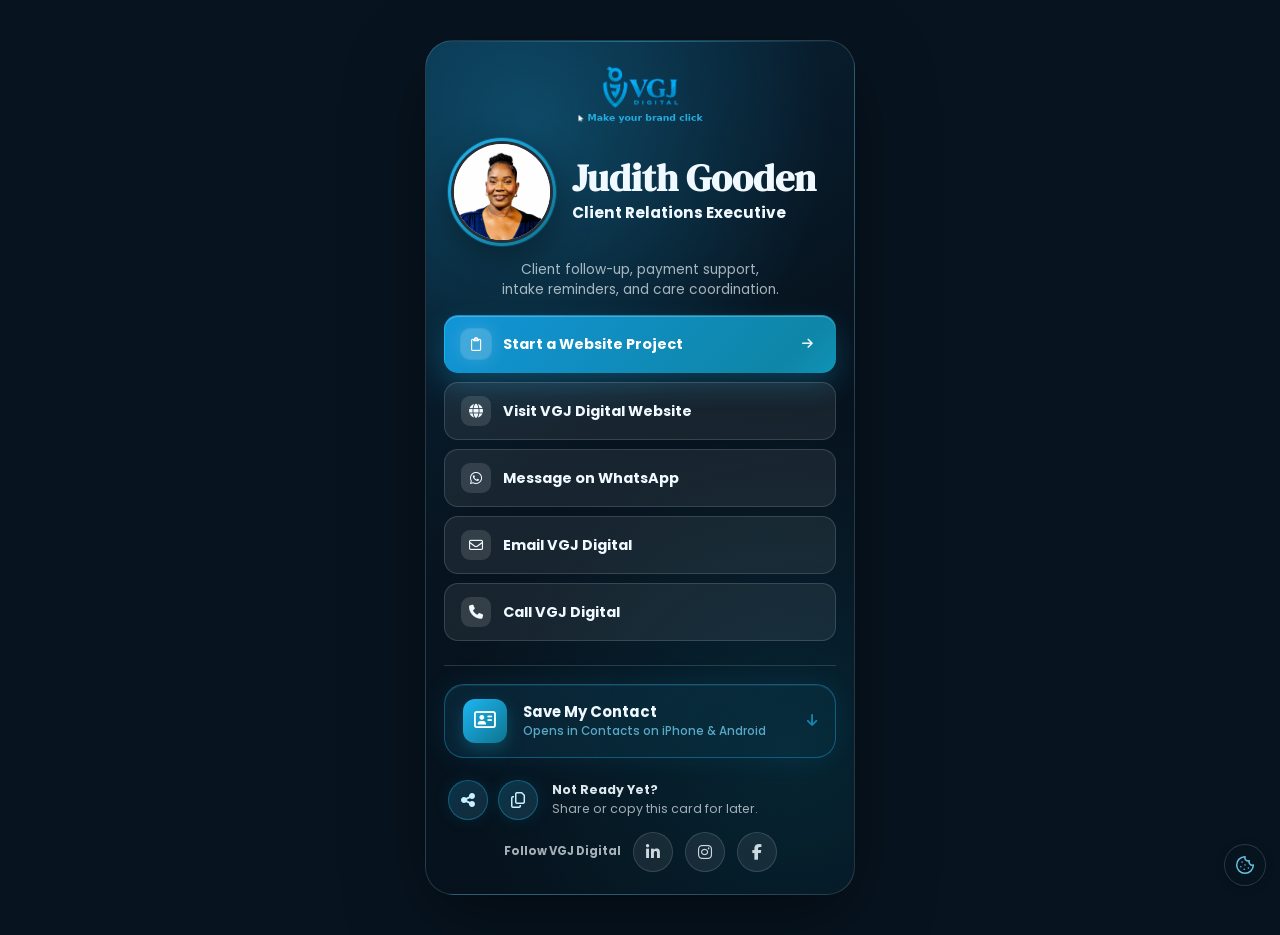
==== commit 1e725ae9: "Swap top CTA to packages page across all cards Co-Authored-By: Claude Sonnet 4.6 <noreply@anthropic." ====
--- a/judith/index.html
+++ b/judith/index.html
@@ -43,7 +43,7 @@
       </div>
 
       <div class="actions">
-        <a class="button primary" href="https://vgjdigital.com/start/?utm_source=digital-card&amp;utm_medium=referral&amp;utm_campaign=vgj_internal_cards&amp;utm_content=judith" aria-label="Start a Website Project with VGJ Digital" data-event="tap_start_project" data-link-type="start_project">
+        <a class="button primary" href="https://www.vgjdigital.com/packages/" aria-label="Start a Website Project with VGJ Digital" data-event="tap_start_project" data-link-type="start_project">
           <span class="icon"><i class="fa-regular fa-clipboard" aria-hidden="true"></i></span>
           <span class="button__text">Start a Website Project</span>
           <i class="fa-solid fa-arrow-right button__cue" aria-hidden="true"></i>
--- a/assets/css/card.css
+++ b/assets/css/card.css
@@ -489,7 +489,7 @@
   color: rgba(240, 249, 255, 0.68);
   font-size: clamp(0.64rem, 1vh, 0.78rem);
   font-weight: 700;
-  line-height: 1;
+  line-height: 1.3;
   white-space: nowrap;
 }
 
@@ -1082,17 +1082,17 @@
 
 @media (max-width: 480px) {
   .card {
-    justify-content: space-evenly;
-    padding-bottom: calc(70px + env(safe-area-inset-bottom, 0px));
+    justify-content: flex-start;
   }
 
   .hero {
-    padding: 14px 18px 9px;
-    padding: calc(14px + env(safe-area-inset-top, 0px)) 18px 9px;
+    padding: 20px 18px 9px;
+    padding: calc(20px + env(safe-area-inset-top, 0px)) 18px 9px;
     gap: 7px;
   }
 
-  .logo { max-height: 32px; }
+  .logo { max-height: 56px; max-width: 280px; }
+  .brand-row .eyebrow { font-size: 0.74rem; }
   .profile-block {
     flex-direction: row;
     align-items: center;
@@ -1136,17 +1136,17 @@
   }
 
   .button {
-    min-height: 44px;
-    padding: 8px 12px;
+    min-height: 54px;
+    padding: 11px 14px;
     border-radius: 13px;
-    font-size: 0.82rem;
+    font-size: 0.92rem;
   }
 
   .icon {
-    width: 28px;
-    height: 28px;
-    border-radius: 9px;
-    font-size: 0.8rem;
+    width: 32px;
+    height: 32px;
+    border-radius: 10px;
+    font-size: 0.88rem;
   }
 
   .divider { margin: 8px 14px 0; }
@@ -1169,21 +1169,27 @@
   .save-card__sub { font-size: 0.62rem; line-height: 1.2; }
 
   .footer-tools {
-    padding: 6px 16px 5px;
-    gap: 10px;
-  }
-
-  .quick-actions { gap: 8px; }
+    padding: 14px 16px 10px;
+    gap: 14px;
+    margin-top: auto;
+  }
+
+  .quick-actions { gap: 12px; }
+  .quick-actions .social-link {
+    width: 46px;
+    height: 46px;
+    font-size: 1.05rem;
+  }
 
   .footer-note {
-    font-size: 0.66rem;
-    line-height: 1.3;
-  }
-
-  .footer-note strong { margin-bottom: 1px; }
+    font-size: 0.86rem;
+    line-height: 1.4;
+  }
+
+  .footer-note strong { margin-bottom: 3px; }
 
   .social-row {
-    padding: 2px 16px calc(16px + env(safe-area-inset-bottom, 0px));
+    padding: 2px 16px calc(60px + env(safe-area-inset-bottom, 0px));
     gap: 10px;
   }
 
@@ -1210,12 +1216,12 @@
 
 @media (max-width: 480px) and (max-height: 780px) {
   .hero {
-    padding: 10px 18px 6px;
-    padding: calc(10px + env(safe-area-inset-top, 0px)) 18px 6px;
+    padding: 14px 18px 6px;
+    padding: calc(14px + env(safe-area-inset-top, 0px)) 18px 6px;
     gap: 5px;
   }
 
-  .logo { max-height: 28px; }
+  .logo { max-height: 46px; }
   .profile-block { gap: 10px; }
   .profile-copy { gap: 3px; }
   .portrait-wrap { width: 82px; height: 82px; padding: 2px; }
@@ -1229,16 +1235,16 @@
   .actions { gap: 5px; }
 
   .button {
-    min-height: 41px;
-    padding: 7px 12px;
-    font-size: 0.78rem;
+    min-height: 48px;
+    padding: 9px 12px;
+    font-size: 0.88rem;
   }
 
   .icon {
-    width: 25px;
-    height: 25px;
+    width: 28px;
+    height: 28px;
     border-radius: 8px;
-    font-size: 0.74rem;
+    font-size: 0.82rem;
   }
 
   .divider { margin: 7px 14px 0; }
@@ -1248,12 +1254,13 @@
   .save-card__title { font-size: 0.77rem; }
   .save-card__sub { font-size: 0.58rem; }
 
-  .footer-tools { padding: 4px 16px 5px; gap: 8px; }
-  .quick-actions { gap: 7px; }
-  .footer-note { font-size: 0.62rem; line-height: 1.26; }
+  .footer-tools { padding: 10px 16px 7px; gap: 12px; }
+  .quick-actions { gap: 10px; }
+  .quick-actions .social-link { width: 40px; height: 40px; font-size: 0.96rem; }
+  .footer-note { font-size: 0.78rem; line-height: 1.36; }
 
   .social-row {
-    padding: 1px 16px calc(14px + env(safe-area-inset-bottom, 0px));
+    padding: 1px 16px calc(58px + env(safe-area-inset-bottom, 0px));
     gap: 8px;
   }
 
@@ -1270,27 +1277,27 @@
 }
 
 @media (max-width: 480px) and (max-height: 680px) {
-  .logo { max-height: 26px; }
+  .logo { max-height: 36px; }
   .portrait-wrap { width: 76px; height: 76px; }
   .profile-copy h1 { font-size: clamp(1.34rem, 6.1vw, 1.62rem); }
   .title { font-size: 0.73rem; }
   .bio { font-size: 0.66rem; line-height: 1.24; }
 
   .footer-tools { padding: 3px 16px 4px; }
-  .footer-note { font-size: 0.6rem; }
-  .social-row { padding-bottom: calc(11px + env(safe-area-inset-bottom, 0px)); }
+  .footer-note { font-size: 0.72rem; }
+  .social-row { padding-bottom: calc(54px + env(safe-area-inset-bottom, 0px)); }
   .social-link { width: 30px; height: 30px; font-size: 0.74rem; }
 }
 
 @media (max-width: 599px) and (max-height: 620px), (max-width: 320px) and (max-height: 700px) {
   .hero {
     justify-content: flex-start;
-    padding: 8px 18px 6px;
-    padding: calc(8px + env(safe-area-inset-top, 0px)) 18px 6px;
+    padding: 10px 18px 6px;
+    padding: calc(10px + env(safe-area-inset-top, 0px)) 18px 6px;
     gap: 5px;
   }
 
-  .logo { max-height: 24px; }
+  .logo { max-height: 30px; }
   .profile-block { gap: 9px; }
   .profile-copy { gap: 2px; }
 
@@ -1313,24 +1320,25 @@
   }
 
   .button {
-    min-height: 36px;
-    padding: 6px 12px;
+    min-height: 42px;
+    padding: 8px 12px;
     border-radius: 12px;
-    font-size: 0.76rem;
+    font-size: 0.82rem;
   }
 
   .icon {
-    width: 24px;
-    height: 24px;
+    width: 26px;
+    height: 26px;
     border-radius: 8px;
-    font-size: 0.72rem;
+    font-size: 0.78rem;
   }
 
   .divider { margin: 6px 14px 0; }
   .save-wrap { padding: 6px 14px 5px; }
-  .footer-tools { padding: 2px 14px 4px; gap: 7px; }
-  .quick-actions { gap: 6px; }
-  .social-row { padding: 0 14px calc(10px + env(safe-area-inset-bottom, 0px)); gap: 7px; }
+  .footer-tools { padding: 8px 14px 6px; gap: 10px; }
+  .quick-actions { gap: 8px; }
+  .quick-actions .social-link { width: 36px; height: 36px; font-size: 0.88rem; }
+  .social-row { padding: 0 14px calc(52px + env(safe-area-inset-bottom, 0px)); gap: 7px; }
   .social-row__label { font-size: 0.58rem; }
   .social-link { width: 29px; height: 29px; font-size: 0.72rem; }
 
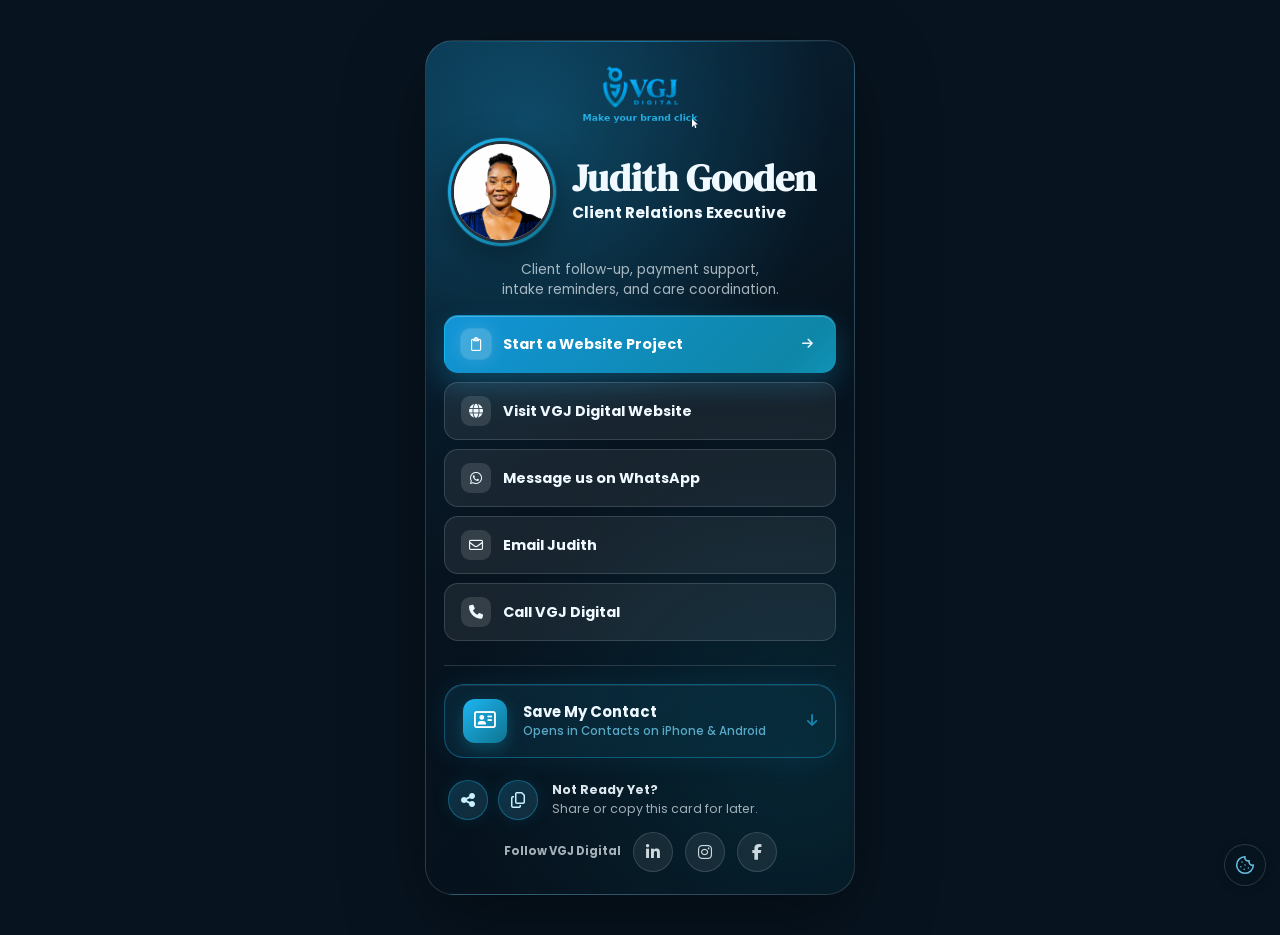
==== commit fb9ea7e0: "Minor changes" ====
--- a/judith/index.html
+++ b/judith/index.html
@@ -24,10 +24,10 @@
   <main class="shell" aria-label="Digital business card for Judith Gooden">
     <section class="card">
       <div class="hero">
-        <div class="brand-row">
+        <a class="brand-row" href="https://vgjdigital.com/?utm_source=digital-card&amp;utm_medium=referral&amp;utm_campaign=vgj_internal_cards&amp;utm_content=judith" aria-label="Visit VGJ Digital Website" data-event="tap_logo" data-link-type="logo">
           <img class="logo" src="../assets/brand/vgj-logo-h.png" alt="VGJ Digital logo">
-          <div class="eyebrow"><span class="click-mark" aria-hidden="true"><i class="fa-solid fa-arrow-pointer"></i></span><span>Make your brand click</span></div>
-        </div>
+          <div class="eyebrow">Make your brand <span class="click-target"><span class="click-mark" aria-hidden="true"></span><span class="click-word">click</span></span></div>
+        </a>
 
         <div class="profile-block">
           <div class="portrait-wrap">
@@ -54,14 +54,14 @@
           Visit VGJ Digital Website
         </a>
 
-        <a class="button" href="https://wa.me/18765735858?text=Hi%20Judith%2C%20I%20got%20your%20VGJ%20Digital%20card%20and%20wanted%20to%20connect." aria-label="Message on WhatsApp with Judith" data-event="tap_whatsapp" data-link-type="whatsapp">
+        <a class="button" href="https://wa.me/18765735858?text=Hi%20Judith%2C%20I%20got%20your%20VGJ%20Digital%20card%20and%20wanted%20to%20connect." aria-label="Message us on WhatsApp" data-event="tap_whatsapp" data-link-type="whatsapp">
           <span class="icon"><i class="fa-brands fa-whatsapp" aria-hidden="true"></i></span>
-          Message on WhatsApp
+          Message us on WhatsApp
         </a>
 
-        <a class="button" href="mailto:hello@vgjdigital.com?subject=Following%20up%20with%20Judith%20from%20your%20VGJ%20Digital%20card" aria-label="Email VGJ Digital for Judith" data-event="tap_email" data-link-type="email">
+        <a class="button" href="mailto:judith@vgjdigital.com?subject=Following%20up%20with%20Judith%20from%20your%20VGJ%20Digital%20card" aria-label="Email Judith" data-event="tap_email" data-link-type="email">
           <span class="icon"><i class="fa-regular fa-envelope" aria-hidden="true"></i></span>
-          Email VGJ Digital
+          Email Judith
         </a>
 
         <a class="button" href="tel:+18765735858" aria-label="Call VGJ Digital" data-event="tap_call" data-link-type="call">
@@ -103,7 +103,7 @@
 
       <nav class="social-row" aria-label="VGJ Digital company social pages">
         <span class="social-row__label">Follow VGJ Digital</span>
-        <a class="social-link" href="https://www.linkedin.com/in/judith-g-gooden-6b826824/" aria-label="Connect with Judith on LinkedIn" data-event="tap_linkedin" data-link-type="linkedin">
+        <a class="social-link" href="https://www.linkedin.com/company/vgj-digital" aria-label="Follow VGJ Digital on LinkedIn" data-event="tap_linkedin" data-link-type="linkedin">
           <i class="fa-brands fa-linkedin-in" aria-hidden="true"></i>
         </a>
         <a class="social-link" href="https://www.instagram.com/vgjdigital/" aria-label="Follow VGJ Digital on Instagram" data-event="tap_instagram" data-link-type="instagram">
@@ -119,7 +119,7 @@
   <div class="dl-modal" id="dlModal" role="dialog" aria-modal="true" aria-labelledby="dlModalTitle" aria-describedby="dlModalBody" hidden>
     <div class="dl-modal__backdrop" id="dlBackdrop"></div>
     <div class="dl-modal__sheet">
-      <button class="dl-modal__close" id="dlClose" aria-label="Close"><i class="fa-solid fa-xmark" aria-hidden="true"></i></button>
+      <button class="dl-modal__close" id="dlClose" type="button" aria-label="Close"><i class="fa-solid fa-xmark" aria-hidden="true"></i></button>
       <div class="dl-modal__icon"><i class="fa-regular fa-address-card" aria-hidden="true"></i></div>
       <h2 class="dl-modal__title" id="dlModalTitle">One small step</h2>
       <p class="dl-modal__body" id="dlModalBody">
@@ -129,7 +129,7 @@
         <li><strong>iOS:</strong> It may have opened in Contacts already.</li>
         <li><strong>Android:</strong> Open the file, choose Contacts if prompted, then press Import.</li>
       </ul>
-      <button class="dl-modal__btn" id="dlDone">Got it</button>
+      <button class="dl-modal__btn" id="dlDone" type="button">Got it</button>
     </div>
   </div>
 </body>
--- a/assets/css/card.css
+++ b/assets/css/card.css
@@ -202,17 +202,41 @@
   backface-visibility: hidden;
 }
 
-.click-mark i {
+.click-mark::before {
+  width: 0.82em;
+  height: 1em;
+  background: #fff;
+  clip-path: polygon(0 0, 0 88%, 28% 65%, 42% 100%, 58% 93%, 44% 60%, 78% 60%);
+  content: "";
+}
+
+.click-target {
   position: relative;
+  display: inline-block;
+}
+
+.click-target .click-mark {
+  position: absolute;
+  right: -0.2em;
+  bottom: -0.5em;
+  left: auto;
+  top: auto;
   z-index: 1;
-  color: #fff;
-  -webkit-text-fill-color: #fff;
-  font-size: 0.8em;
-}
-
-.click-mark::before,
-.click-mark::after {
-  content: none;
+}
+
+.click-word {
+  display: inline-block;
+  will-change: transform;
+  backface-visibility: hidden;
+}
+
+.brand-row .click-word,
+.directory__tagline .click-word {
+  background: linear-gradient(180deg, #2cb9ee 0%, #1ba5d8 43%, #38b8e6 53%, #1498cc 66%, #108fc4 100%);
+  -webkit-background-clip: text;
+  background-clip: text;
+  -webkit-text-fill-color: transparent;
+  color: transparent;
 }
 
 @media (prefers-reduced-motion: no-preference) {
@@ -220,6 +244,11 @@
   .directory__tagline .click-mark {
     animation: cursorClickLoop 3s cubic-bezier(0.35, 0, 0.18, 1) infinite;
   }
+
+  .brand-row .click-word,
+  .directory__tagline .click-word {
+    animation: wordClickReact 3s cubic-bezier(0.35, 0, 0.18, 1) infinite;
+  }
 }
 
 @keyframes cursorClickLoop {
@@ -238,6 +267,13 @@
   86% {
     transform: translate3d(0, -1.4px, 0) scale(1);
   }
+}
+
+@keyframes wordClickReact {
+  0%, 76%, 100% { transform: scale(1); }
+  82% { transform: scale(0.85); }
+  90% { transform: scale(1.07); }
+  96% { transform: scale(1); }
 }
 
 h1 {
